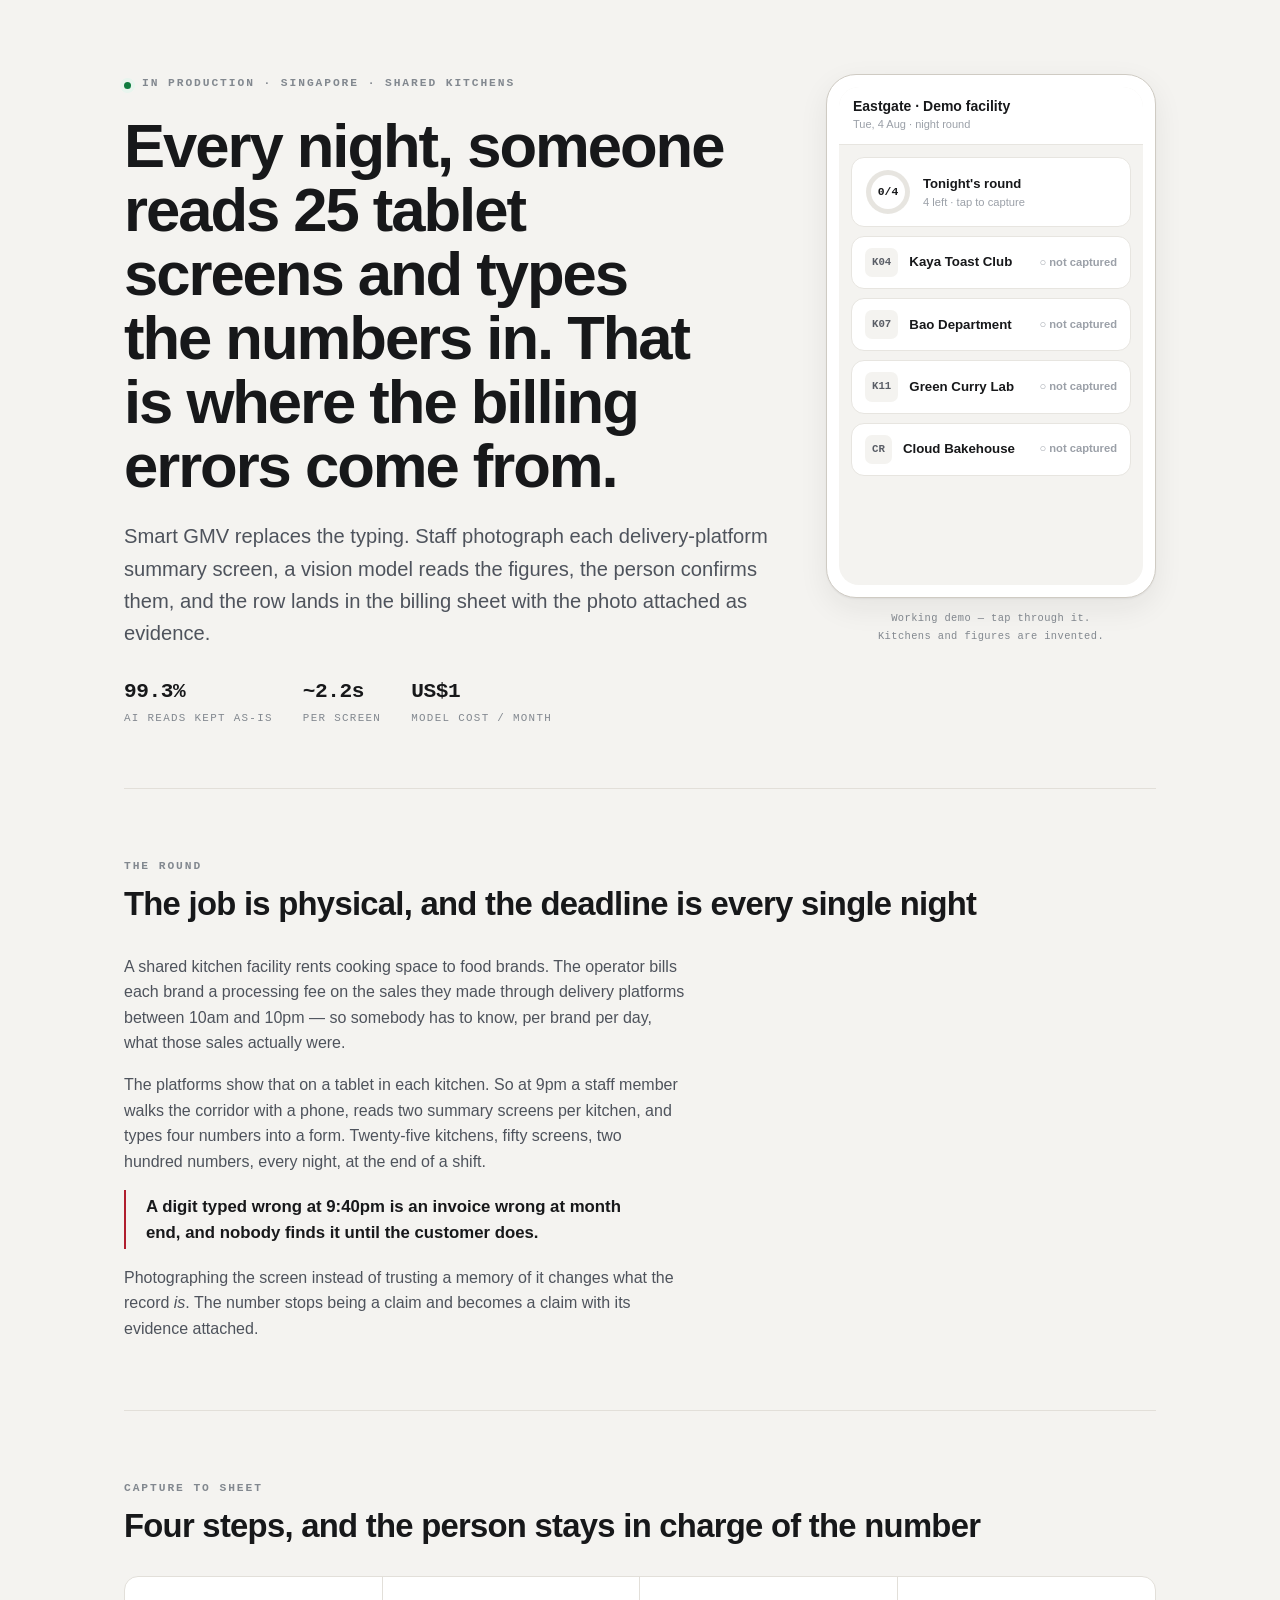
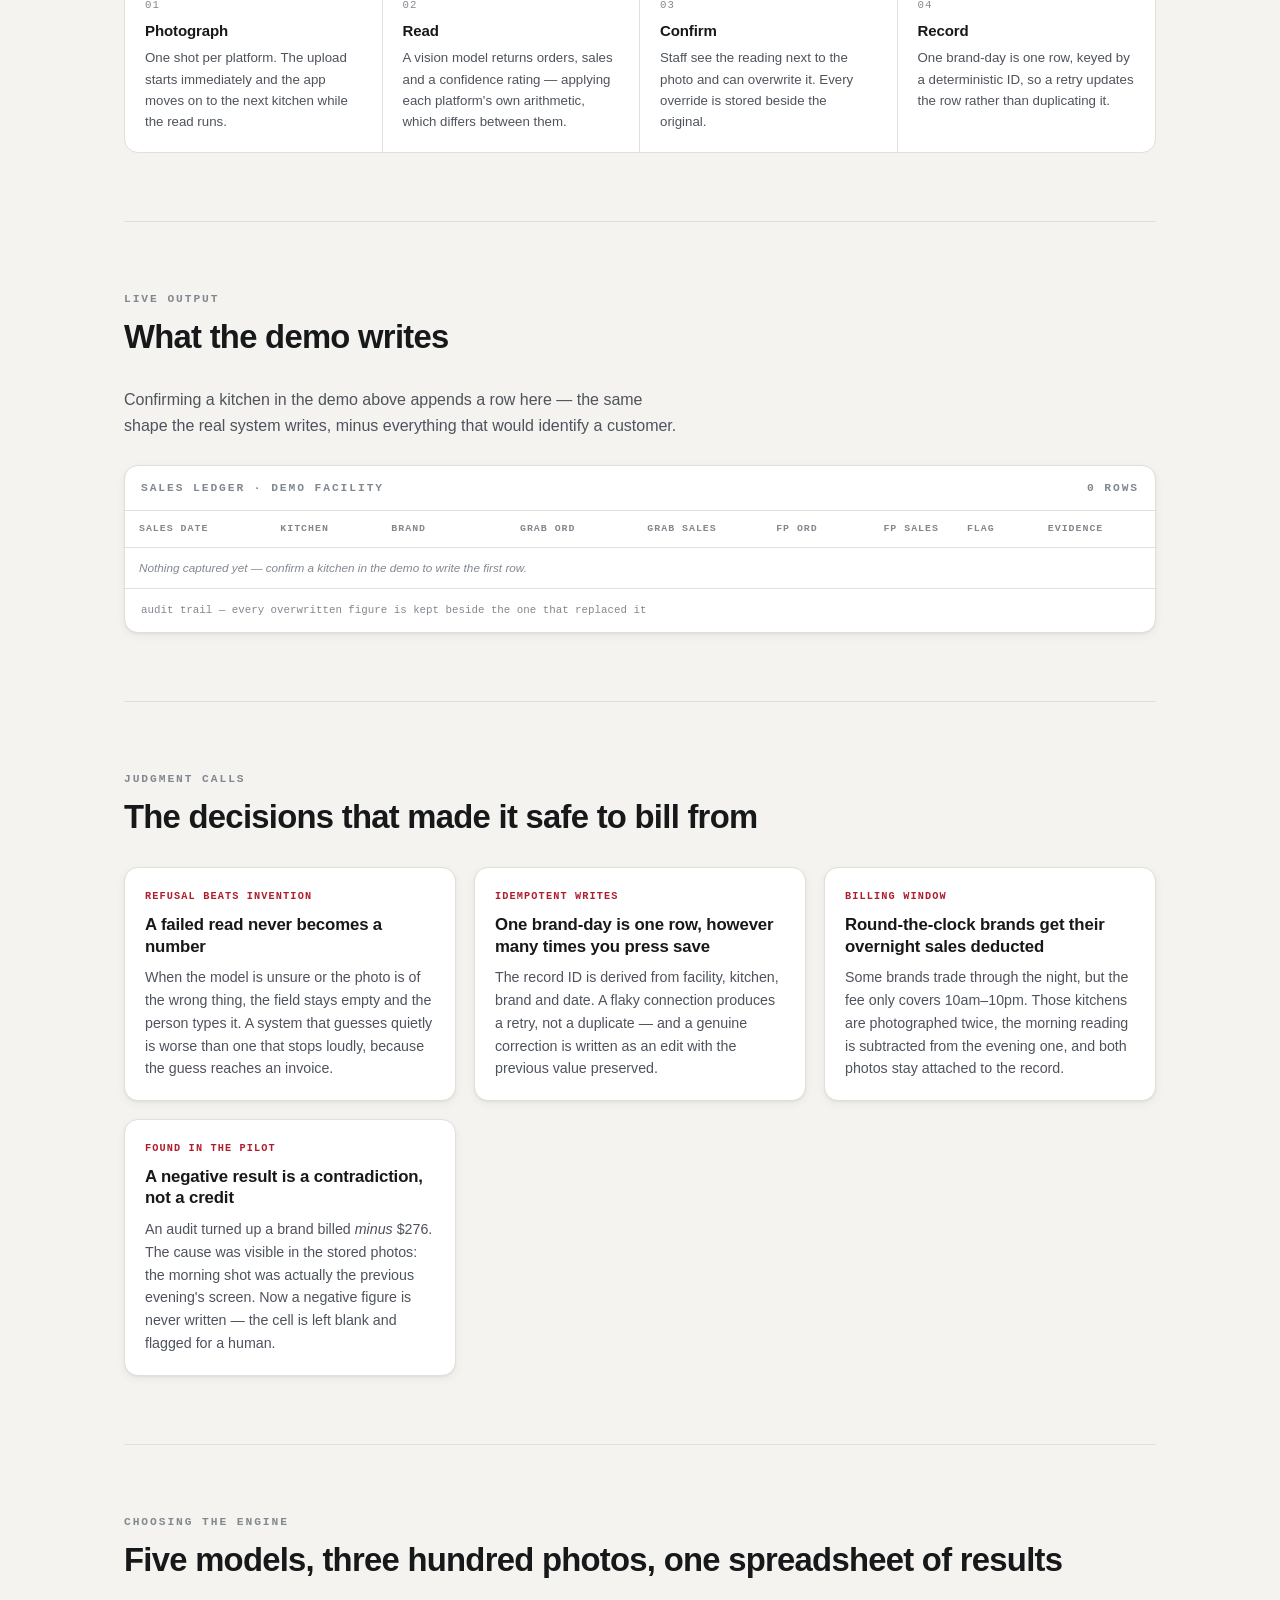
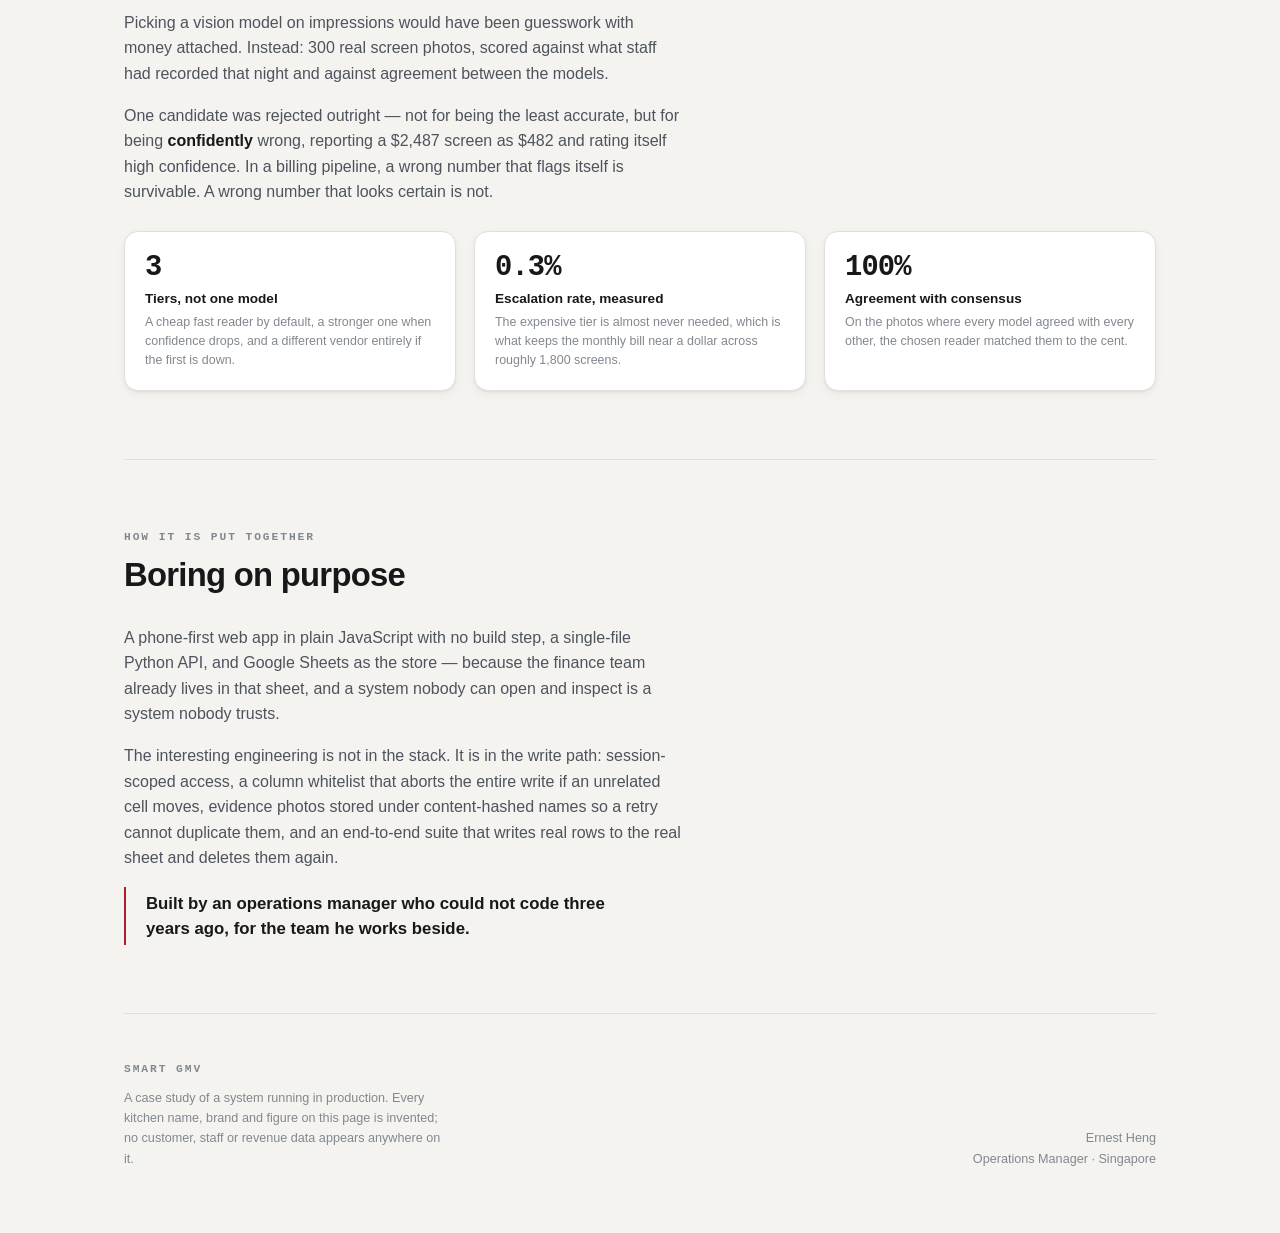
==== showcase/index.html @ 8631bf4e "Public case study at /showcase/ — the story of the capture flow, with a working demo Standalone page" ====
<!DOCTYPE html>
<html lang="en">
<head>
<meta charset="utf-8">
<meta name="viewport" content="width=device-width, initial-scale=1">
<title>Smart GMV — reading the night round off a screen</title>
<meta name="description" content="How a shared-kitchen operator replaced typing delivery-platform sales figures with photographs a vision model reads. Case study with a working demo.">
<meta name="author" content="Ernest Heng">
<link rel="canonical" href="https://smartgmv.com/showcase/">

<meta property="og:type" content="article">
<meta property="og:site_name" content="Smart GMV">
<meta property="og:title" content="Smart GMV — reading the night round off a screen">
<meta property="og:description" content="How a shared-kitchen operator replaced typing delivery-platform sales figures with photographs a vision model reads. Case study with a working demo.">
<meta property="og:url" content="https://smartgmv.com/showcase/">
<meta property="og:image" content="https://smartgmv.com/showcase/og.png">
<meta property="og:image:width" content="1200">
<meta property="og:image:height" content="630">
<meta property="og:image:alt" content="Smart GMV — photograph the screen, confirm the number, bill from the evidence.">
<meta name="twitter:card" content="summary_large_image">
<meta name="twitter:title" content="Smart GMV — reading the night round off a screen">
<meta name="twitter:description" content="How a shared-kitchen operator replaced typing delivery-platform sales figures with photographs a vision model reads. Case study with a working demo.">
<meta name="twitter:image" content="https://smartgmv.com/showcase/og.png">

<link rel="icon" href="../icons/icon-192.png">
<link rel="apple-touch-icon" href="../icons/apple-touch-icon.png">

<style>
  /* reset */
  *, *::before, *::after { box-sizing: border-box; }
  * { margin: 0; }
  img, svg { display: block; max-width: 100%; }
  button { font: inherit; color: inherit; }

  :root {
    /* The product's own identity — warm paper, SCK red */
    --ground:    #F4F3F0;
    --ground-2:  #FFFFFF;
    --steel:     #E2DFD9;
    --steel-2:   #CFCBC3;
    --ink-hi:    #17181A;
    --ink-mid:   #4E535C;
    --ink-lo:    #82888F;
    --accent:    #B01E2E;
    --ok:        #0E7C3F;
    --ok-soft:   #E8F5EE;
    --warn:      #B26A00;
    --warn-soft: #FFF4E0;
    --info:      #1C5D99;
    --info-soft: #E9F1F8;
    --lift: 0 1px 2px rgba(23,24,26,.06), 0 10px 30px rgba(23,24,26,.07);
    --lift-sm: 0 1px 2px rgba(23,24,26,.05), 0 3px 10px rgba(23,24,26,.05);

    --sans: -apple-system, BlinkMacSystemFont, "Segoe UI", Roboto, "Helvetica Neue", Arial, sans-serif;
    --mono: ui-monospace, SFMono-Regular, "SF Mono", Menlo, Consolas, "Liberation Mono", monospace;
    --measure: 63ch;
  }

  /* Light is the committed look for every visitor, deliberately NOT following
     the OS dark preference — the app this documents has no dark mode either,
     because staff read it beside bright tablet screens all night. The corridor
     palette below stays defined for hosts that stamp data-theme (the artifact
     viewer's toggle); nothing on this domain sets it. */
  :root[data-theme="dark"] {
    --ground:#14171C; --ground-2:#1B1F26; --steel:#2A2F38; --steel-2:#3A404B;
    --ink-hi:#ECEEF1; --ink-mid:#A9B1BD; --ink-lo:#79828F;
    --accent:#E9556A;
    --ok:#4FD494; --ok-soft:#10261D; --warn:#F0B152; --warn-soft:#2A2013;
    --info:#6BA8DF; --info-soft:#14202B;
    --lift: 0 1px 0 rgba(255,255,255,.03), 0 18px 44px rgba(0,0,0,.5);
    --lift-sm: 0 1px 0 rgba(255,255,255,.03), 0 6px 18px rgba(0,0,0,.4);
  }

  body {
    background: var(--ground);
    color: var(--ink-hi);
    font-family: var(--sans);
    line-height: 1.6;
    -webkit-font-smoothing: antialiased;
  }
  .wrap { max-width: 1080px; margin: 0 auto; padding: 0 24px; }
  p, li { color: var(--ink-mid); }
  strong { color: var(--ink-hi); font-weight: 650; }
  em { font-style: italic; }
  :focus-visible { outline: 2px solid var(--accent); outline-offset: 3px; border-radius: 4px; }

  h1 { font-size: clamp(2.05rem, 5.6vw, 3.85rem); line-height: 1.04; letter-spacing: -.033em;
       font-weight: 800; text-wrap: balance; }
  h2 { font-size: clamp(1.5rem, 3vw, 2.05rem); line-height: 1.13; letter-spacing: -.022em;
       font-weight: 750; text-wrap: balance; }
  h3 { font-size: 1.05rem; line-height: 1.3; letter-spacing: -.008em; font-weight: 700; }
  .lede { font-size: clamp(1.05rem, 1.9vw, 1.26rem); color: var(--ink-mid); max-width: var(--measure); }
  .body-col { max-width: var(--measure); display: flex; flex-direction: column; gap: 16px; }
  .eyebrow { font-family: var(--mono); font-size: .705rem; letter-spacing: .17em;
             text-transform: uppercase; color: var(--ink-lo); font-weight: 600; }

  section { padding: 68px 0; border-top: 1px solid var(--steel); }
  .sec-head { display: flex; flex-direction: column; gap: 10px; margin-bottom: 32px; }

  .hero { padding: 74px 0 60px; }
  .hero-grid { display: grid; grid-template-columns: minmax(0,1fr) 330px; gap: 56px; align-items: start; }
  .hero-copy { display: flex; flex-direction: column; gap: 22px; }
  /* dot stays on the first line of the label even when the label wraps */
  .kicker { display: flex; align-items: flex-start; gap: 11px; }
  .dot { width: 7px; height: 7px; border-radius: 50%; background: var(--ok);
         box-shadow: 0 0 0 4px var(--ok-soft); flex: none; margin-top: .48em; }
  .hero-meta { display: flex; gap: 30px; flex-wrap: wrap; padding-top: 4px; }
  .meta-item { display: flex; flex-direction: column; gap: 1px; }
  .meta-item .v { font-family: var(--mono); font-size: 1.32rem; font-weight: 600;
                  font-variant-numeric: tabular-nums; color: var(--ink-hi); letter-spacing: -.02em; }
  .meta-item .k { font-family: var(--mono); font-size: .68rem; letter-spacing: .12em;
                  text-transform: uppercase; color: var(--ink-lo); }

  /* The phone keeps the app's real palette in every theme — the white bezel
     makes it read as a device sitting on the page, not a panel of the page. */
  .phone {
    --p-paper:#F4F3F0; --p-card:#FFF; --p-line:#E7E5E0; --p-ink:#17181A;
    --p-ink2:#5A5E66; --p-ink3:#9BA0A8; --p-red:#B01E2E; --p-green:#0E7C3F;
    --p-amber:#B26A00; --p-amber-bg:#FFF4E0; --p-blue:#1C5D99; --p-blue-bg:#E9F1F8;
    background: var(--p-card); color: var(--p-ink);
    border-radius: 30px; padding: 12px; border: 1px solid var(--steel-2);
    box-shadow: var(--lift); position: sticky; top: 24px;
  }
  .phone-screen { background: var(--p-paper); border-radius: 20px; overflow: hidden;
                  min-height: 498px; display: flex; flex-direction: column; }
  .p-hdr { background: var(--p-card); padding: 11px 14px; border-bottom: 1px solid var(--p-line);
           display: flex; align-items: center; gap: 10px; }
  .p-hdr .back { border: 1px solid var(--p-line); background: var(--p-card); border-radius: 9px;
                 width: 30px; height: 30px; cursor: pointer; color: var(--p-ink2); font-size: 16px;
                 display: grid; place-items: center; flex: none; padding: 0; line-height: 1; }
  .p-hdr .t { font-weight: 700; font-size: .875rem; line-height: 1.25; }
  .p-hdr .s { font-size: .69rem; color: var(--p-ink3); }
  .p-body { padding: 12px; display: flex; flex-direction: column; gap: 9px; overflow-y: auto; flex: 1; }

  .p-ring { background: var(--p-card); border: 1px solid var(--p-line); border-radius: 13px;
            padding: 12px 14px; display: flex; align-items: center; gap: 13px; }
  .ring { width: 44px; height: 44px; border-radius: 50%; flex: none; display: grid; place-items: center; }
  .ring i { width: 34px; height: 34px; border-radius: 50%; background: var(--p-card);
            display: grid; place-items: center; font-style: normal; font-size: .71rem;
            font-weight: 800; font-family: var(--mono); }
  .p-ring .rt { font-weight: 700; font-size: .82rem; }
  .p-ring .rs { font-size: .7rem; color: var(--p-ink3); }

  .p-kitchen { background: var(--p-card); border: 1px solid var(--p-line); border-radius: 13px;
               padding: 11px 13px; display: flex; align-items: center; gap: 11px; cursor: pointer;
               text-align: left; width: 100%; font: inherit; color: inherit; }
  .p-kitchen:hover { border-color: var(--p-ink3); }
  .p-kitchen .kx { font-family: var(--mono); font-size: .67rem; font-weight: 700; color: var(--p-ink2);
                   background: var(--p-paper); border-radius: 7px; padding: 6px 7px; flex: none; }
  .p-kitchen .kn { flex: 1; font-weight: 650; font-size: .83rem; line-height: 1.25; }
  .p-kitchen .ks { font-size: .7rem; color: var(--p-ink3); font-weight: 600; flex: none; }
  .p-kitchen .ks.done { color: var(--p-green); }

  .p-ch { background: var(--p-card); border: 1px solid var(--p-line); border-radius: 13px; overflow: hidden; }
  .p-ch-hd { display: flex; align-items: center; gap: 9px; padding: 10px 12px;
             border-bottom: 1px solid var(--p-line); }
  .p-logo { width: 25px; height: 25px; border-radius: 7px; display: grid; place-items: center;
            color: #fff; font-weight: 800; font-size: .76rem; flex: none; }
  .p-logo.g { background: #00B14F; } .p-logo.f { background: #D70F64; }
  .p-ch-hd .n { font-weight: 700; font-size: .83rem; flex: 1; }
  .p-ch-hd .h { font-size: .65rem; color: var(--p-ink3); font-family: var(--mono); }
  .p-ch-bd { padding: 11px 12px; display: flex; flex-direction: column; gap: 9px; }
  .p-fields { display: grid; grid-template-columns: 1fr 1.35fr; gap: 8px; }
  .p-f { border: 1px solid var(--p-line); border-radius: 10px; padding: 7px 9px; background: var(--p-card); }
  .p-f.edited { border-color: var(--p-amber); background: var(--p-amber-bg); }
  .p-f label { display: block; font-family: var(--mono); font-size: .585rem; letter-spacing: .1em;
               text-transform: uppercase; color: var(--p-ink3); font-weight: 700; }
  .p-f .val { font-size: 1.3rem; font-weight: 700; font-variant-numeric: tabular-nums;
              letter-spacing: -.02em; line-height: 1.2; }
  .p-f .val.ph { color: var(--p-ink3); }
  .p-btn { border: 1.5px dashed var(--p-line); background: none; color: var(--p-blue); border-radius: 11px;
           padding: 9px; font: inherit; font-size: .75rem; font-weight: 800; cursor: pointer; width: 100%; }
  .p-btn:hover { border-color: var(--p-blue); }
  .p-btn.solid { border: 1px solid var(--p-line); background: var(--p-paper); color: var(--p-ink2); }
  .p-note { font-size: .69rem; font-weight: 650; line-height: 1.45; }
  .p-note.ok { color: var(--p-green); } .p-note.warn { color: var(--p-amber); }
  .p-note.dim { color: var(--p-ink3); font-weight: 600; }
  .p-declared { background: var(--p-blue-bg); color: var(--p-blue); border-radius: 11px;
                padding: 9px 11px; font-size: .71rem; font-weight: 650; line-height: 1.45; }
  .p-shot { display: flex; gap: 9px; align-items: center; }
  .p-thumb { width: 44px; height: 56px; border-radius: 7px; flex: none; border: 1px solid var(--p-line);
             background: linear-gradient(168deg,#2B3038,#0E1116); position: relative; overflow: hidden; }
  .p-thumb::after { content: ""; position: absolute; inset: 7px 6px; border-radius: 2px;
                    background: repeating-linear-gradient(180deg, rgba(255,255,255,.5) 0 1.5px, transparent 1.5px 5px);
                    opacity: .5; }
  .p-save { margin-top: auto; padding: 12px; border-top: 1px solid var(--p-line); background: var(--p-card); }
  .p-save button { width: 100%; border: 0; border-radius: 12px; padding: 13px; font: inherit;
                   font-size: .85rem; font-weight: 800; color: #fff; background: var(--p-red); cursor: pointer; }
  .p-save button:disabled { background: #E7E5E0; color: #9BA0A8; cursor: not-allowed; }
  .phone-wrap { position: relative; }
  .p-toast { position: absolute; left: 24px; right: 24px; bottom: 92px; background: #17181A; color: #fff;
             border-radius: 11px; padding: 10px 13px; font-size: .73rem; font-weight: 600;
             opacity: 0; transform: translateY(6px); transition: .22s; pointer-events: none; z-index: 2; }
  .p-toast.on { opacity: 1; transform: none; }
  .spin { display: inline-block; width: 11px; height: 11px; border: 2px solid currentColor;
          border-right-color: transparent; border-radius: 50%; animation: sp .7s linear infinite;
          vertical-align: -1px; margin-right: 5px; }
  @keyframes sp { to { transform: rotate(360deg); } }
  .demo-cap { font-family: var(--mono); font-size: .65rem; color: var(--ink-lo); text-align: center;
              margin-top: 12px; letter-spacing: .04em; line-height: 1.7; }

  .ledger { border: 1px solid var(--steel); border-radius: 14px; background: var(--ground-2);
            overflow: hidden; box-shadow: var(--lift-sm); }
  .ledger-hd { padding: 13px 16px; border-bottom: 1px solid var(--steel); display: flex;
               justify-content: space-between; align-items: center; gap: 14px; flex-wrap: wrap; }
  .ledger-scroll { overflow-x: auto; }
  table { border-collapse: collapse; width: 100%; font-family: var(--mono); font-size: .735rem; }
  th { text-align: left; font-weight: 600; font-size: .62rem; letter-spacing: .1em; text-transform: uppercase;
       color: var(--ink-lo); padding: 10px 14px; border-bottom: 1px solid var(--steel); white-space: nowrap; }
  th.r { text-align: right; }
  td { padding: 11px 14px; border-bottom: 1px solid var(--steel); color: var(--ink-mid); white-space: nowrap; }
  tr:last-child td { border-bottom: 0; }
  td.num { font-variant-numeric: tabular-nums; text-align: right; color: var(--ink-hi); }
  td.brand { color: var(--ink-hi); font-family: var(--sans); font-weight: 600; }
  td.empty { color: var(--ink-lo); font-family: var(--sans); font-style: italic; }
  .chip { display: inline-block; font-size: .62rem; font-weight: 700; padding: 2px 7px;
          border-radius: 999px; letter-spacing: .05em; }
  .chip.ok { background: var(--ok-soft); color: var(--ok); }
  .chip.warn { background: var(--warn-soft); color: var(--warn); }
  .chip.info { background: var(--info-soft); color: var(--info); }
  .ledger-foot { padding: 12px 16px; border-top: 1px solid var(--steel); font-family: var(--mono);
                 font-size: .675rem; color: var(--ink-lo); line-height: 1.75; }

  .grid-2 { display: grid; grid-template-columns: repeat(auto-fit, minmax(290px,1fr)); gap: 18px; }
  .grid-3 { display: grid; grid-template-columns: repeat(auto-fit, minmax(215px,1fr)); gap: 18px; }
  .card { background: var(--ground-2); border: 1px solid var(--steel); border-radius: 14px;
          padding: 20px; display: flex; flex-direction: column; gap: 9px; box-shadow: var(--lift-sm); }
  .card p { font-size: .89rem; }
  .card .tag { font-family: var(--mono); font-size: .64rem; letter-spacing: .11em;
               text-transform: uppercase; color: var(--accent); font-weight: 700; }
  .stat { background: var(--ground-2); border: 1px solid var(--steel); border-radius: 14px; padding: 20px;
          display: flex; flex-direction: column; gap: 4px; box-shadow: var(--lift-sm); }
  .stat .v { font-family: var(--mono); font-size: 1.8rem; font-weight: 600; letter-spacing: -.03em;
             font-variant-numeric: tabular-nums; color: var(--ink-hi); line-height: 1.1; }
  .stat .k { font-weight: 650; font-size: .85rem; color: var(--ink-hi); }
  .stat .d { font-size: .78rem; color: var(--ink-lo); line-height: 1.5; }

  .steps { display: grid; grid-template-columns: repeat(auto-fit, minmax(200px,1fr));
           border: 1px solid var(--steel); border-radius: 14px; overflow: hidden; background: var(--ground-2); }
  .step { padding: 20px; border-right: 1px solid var(--steel); display: flex; flex-direction: column; gap: 7px; }
  .step:last-child { border-right: 0; }
  .step .num { font-family: var(--mono); font-size: .67rem; color: var(--ink-lo); letter-spacing: .1em; }
  .step h3 { font-size: .94rem; }
  .step p { font-size: .83rem; }

  .pull { border-left: 2px solid var(--accent); padding: 4px 0 4px 20px;
          font-size: 1.05rem; color: var(--ink-hi); font-weight: 550; line-height: 1.5; max-width: 54ch; }

  footer { border-top: 1px solid var(--steel); padding: 40px 0 64px; }
  .foot-grid { display: flex; justify-content: space-between; gap: 24px; flex-wrap: wrap; align-items: flex-end; }
  .foot-note { font-size: .79rem; color: var(--ink-lo); max-width: 46ch; line-height: 1.6; }

  @media (max-width: 900px) {
    .hero-grid { grid-template-columns: 1fr; gap: 40px; }
    .phone { position: static; max-width: 360px; margin: 0 auto; }
    .p-toast { left: 50%; transform: translateX(-50%) translateY(6px); width: min(312px, 86%); }
    .p-toast.on { transform: translateX(-50%); }
    .step { border-right: 0; border-bottom: 1px solid var(--steel); }
    .step:last-child { border-bottom: 0; }
  }
  @media (prefers-reduced-motion: reduce) {
    * { animation-duration: .01ms !important; transition-duration: .01ms !important; }
  }
</style>
</head>
<body>

<div class="wrap">

  <header class="hero">
    <div class="hero-grid">
      <div class="hero-copy">
        <div class="kicker">
          <span class="dot"></span>
          <span class="eyebrow">In production · Singapore · shared kitchens</span>
        </div>
        <h1>Every night, someone reads 25 tablet screens and types the numbers in. That is where the billing errors come from.</h1>
        <p class="lede">Smart GMV replaces the typing. Staff photograph each delivery-platform summary screen, a vision model reads the figures, the person confirms them, and the row lands in the billing sheet with the photo attached as evidence.</p>
        <div class="hero-meta">
          <div class="meta-item"><span class="v">99.3%</span><span class="k">AI reads kept as-is</span></div>
          <div class="meta-item"><span class="v">~2.2s</span><span class="k">per screen</span></div>
          <div class="meta-item"><span class="v">US$1</span><span class="k">model cost / month</span></div>
        </div>
      </div>

      <div class="phone-wrap">
        <div class="phone">
          <div class="phone-screen" id="screen"></div>
        </div>
        <div class="p-toast" id="toast"></div>
        <p class="demo-cap">Working demo — tap through it.<br>Kitchens and figures are invented.</p>
      </div>
    </div>
  </header>

  <section>
    <div class="sec-head">
      <span class="eyebrow">The round</span>
      <h2>The job is physical, and the deadline is every single night</h2>
    </div>
    <div class="body-col">
      <p>A shared kitchen facility rents cooking space to food brands. The operator bills each brand a processing fee on the sales they made through delivery platforms between 10am and 10pm — so somebody has to know, per brand per day, what those sales actually were.</p>
      <p>The platforms show that on a tablet in each kitchen. So at 9pm a staff member walks the corridor with a phone, reads two summary screens per kitchen, and types four numbers into a form. Twenty-five kitchens, fifty screens, two hundred numbers, every night, at the end of a shift.</p>
      <p class="pull">A digit typed wrong at 9:40pm is an invoice wrong at month end, and nobody finds it until the customer does.</p>
      <p>Photographing the screen instead of trusting a memory of it changes what the record <em>is</em>. The number stops being a claim and becomes a claim with its evidence attached.</p>
    </div>
  </section>

  <section>
    <div class="sec-head">
      <span class="eyebrow">Capture to sheet</span>
      <h2>Four steps, and the person stays in charge of the number</h2>
    </div>
    <div class="steps">
      <div class="step">
        <span class="num">01</span>
        <h3>Photograph</h3>
        <p>One shot per platform. The upload starts immediately and the app moves on to the next kitchen while the read runs.</p>
      </div>
      <div class="step">
        <span class="num">02</span>
        <h3>Read</h3>
        <p>A vision model returns orders, sales and a confidence rating — applying each platform's own arithmetic, which differs between them.</p>
      </div>
      <div class="step">
        <span class="num">03</span>
        <h3>Confirm</h3>
        <p>Staff see the reading next to the photo and can overwrite it. Every override is stored beside the original.</p>
      </div>
      <div class="step">
        <span class="num">04</span>
        <h3>Record</h3>
        <p>One brand-day is one row, keyed by a deterministic ID, so a retry updates the row rather than duplicating it.</p>
      </div>
    </div>
  </section>

  <section>
    <div class="sec-head">
      <span class="eyebrow">Live output</span>
      <h2>What the demo writes</h2>
    </div>
    <div class="body-col" style="margin-bottom:26px">
      <p>Confirming a kitchen in the demo above appends a row here — the same shape the real system writes, minus everything that would identify a customer.</p>
    </div>
    <div class="ledger">
      <div class="ledger-hd">
        <span class="eyebrow">Sales ledger · demo facility</span>
        <span class="eyebrow" id="row-count">0 rows</span>
      </div>
      <div class="ledger-scroll">
        <table>
          <thead>
            <tr>
              <th>Sales date</th><th>Kitchen</th><th>Brand</th>
              <th class="r">Grab ord</th><th class="r">Grab sales</th>
              <th class="r">FP ord</th><th class="r">FP sales</th>
              <th>Flag</th><th>Evidence</th>
            </tr>
          </thead>
          <tbody id="ledger-body"></tbody>
        </table>
      </div>
      <div class="ledger-foot" id="audit-log"></div>
    </div>
  </section>

  <section>
    <div class="sec-head">
      <span class="eyebrow">Judgment calls</span>
      <h2>The decisions that made it safe to bill from</h2>
    </div>
    <div class="grid-2">
      <div class="card">
        <span class="tag">Refusal beats invention</span>
        <h3>A failed read never becomes a number</h3>
        <p>When the model is unsure or the photo is of the wrong thing, the field stays empty and the person types it. A system that guesses quietly is worse than one that stops loudly, because the guess reaches an invoice.</p>
      </div>
      <div class="card">
        <span class="tag">Idempotent writes</span>
        <h3>One brand-day is one row, however many times you press save</h3>
        <p>The record ID is derived from facility, kitchen, brand and date. A flaky connection produces a retry, not a duplicate — and a genuine correction is written as an edit with the previous value preserved.</p>
      </div>
      <div class="card">
        <span class="tag">Billing window</span>
        <h3>Round-the-clock brands get their overnight sales deducted</h3>
        <p>Some brands trade through the night, but the fee only covers 10am–10pm. Those kitchens are photographed twice, the morning reading is subtracted from the evening one, and both photos stay attached to the record.</p>
      </div>
      <div class="card">
        <span class="tag">Found in the pilot</span>
        <h3>A negative result is a contradiction, not a credit</h3>
        <p>An audit turned up a brand billed <em>minus</em> $276. The cause was visible in the stored photos: the morning shot was actually the previous evening's screen. Now a negative figure is never written — the cell is left blank and flagged for a human.</p>
      </div>
    </div>
  </section>

  <section>
    <div class="sec-head">
      <span class="eyebrow">Choosing the engine</span>
      <h2>Five models, three hundred photos, one spreadsheet of results</h2>
    </div>
    <div class="body-col" style="margin-bottom:26px">
      <p>Picking a vision model on impressions would have been guesswork with money attached. Instead: 300 real screen photos, scored against what staff had recorded that night and against agreement between the models.</p>
      <p>One candidate was rejected outright — not for being the least accurate, but for being <strong>confidently</strong> wrong, reporting a $2,487 screen as $482 and rating itself high confidence. In a billing pipeline, a wrong number that flags itself is survivable. A wrong number that looks certain is not.</p>
    </div>
    <div class="grid-3">
      <div class="stat">
        <span class="v">3</span>
        <span class="k">Tiers, not one model</span>
        <span class="d">A cheap fast reader by default, a stronger one when confidence drops, and a different vendor entirely if the first is down.</span>
      </div>
      <div class="stat">
        <span class="v">0.3%</span>
        <span class="k">Escalation rate, measured</span>
        <span class="d">The expensive tier is almost never needed, which is what keeps the monthly bill near a dollar across roughly 1,800 screens.</span>
      </div>
      <div class="stat">
        <span class="v">100%</span>
        <span class="k">Agreement with consensus</span>
        <span class="d">On the photos where every model agreed with every other, the chosen reader matched them to the cent.</span>
      </div>
    </div>
  </section>

  <section>
    <div class="sec-head">
      <span class="eyebrow">How it is put together</span>
      <h2>Boring on purpose</h2>
    </div>
    <div class="body-col">
      <p>A phone-first web app in plain JavaScript with no build step, a single-file Python API, and Google Sheets as the store — because the finance team already lives in that sheet, and a system nobody can open and inspect is a system nobody trusts.</p>
      <p>The interesting engineering is not in the stack. It is in the write path: session-scoped access, a column whitelist that aborts the entire write if an unrelated cell moves, evidence photos stored under content-hashed names so a retry cannot duplicate them, and an end-to-end suite that writes real rows to the real sheet and deletes them again.</p>
      <p class="pull">Built by an operations manager who could not code three years ago, for the team he works beside.</p>
    </div>
  </section>

  <footer>
    <div class="foot-grid">
      <div>
        <span class="eyebrow">Smart GMV</span>
        <p class="foot-note" style="margin-top:8px">A case study of a system running in production. Every kitchen name, brand and figure on this page is invented; no customer, staff or revenue data appears anywhere on it.</p>
      </div>
      <p class="foot-note" style="text-align:right">Ernest Heng<br>Operations Manager · Singapore</p>
    </div>
  </footer>
</div>

<script>
(() => {
  "use strict";

  /* Every value rendered below comes from this frozen table — the demo has no
     input path, and the DOM is built with textContent rather than markup. */
  const KITCHENS = Object.freeze([
    { k: "K04", brand: "Kaya Toast Club", grab: [31, 742.50], fp: [12, 268.40] },
    { k: "K07", brand: "Bao Department", grab: [47, 1284.60], fp: [23, 612.40] },
    { k: "K11", brand: "Green Curry Lab", grab: [18, 466.20], fp: [4, 88.90] },
    { k: "CR", brand: "Cloud Bakehouse", grab: [9, 214.00], fp: [6, 143.75] },
  ]);
  const CH = {
    grab: { name: "GrabFood", cls: "g", logo: "G", hint: "Net sales + Completed" },
    fp: { name: "foodpanda", cls: "f", logo: "f", hint: "All − Cancelled" },
  };
  const SALES_DATE = "04/08/2026";
  const CHANNELS = ["grab", "fp"];

  const screen = document.getElementById("screen");
  const toastEl = document.getElementById("toast");
  const ledgerBody = document.getElementById("ledger-body");
  const rowCount = document.getElementById("row-count");
  const auditLog = document.getElementById("audit-log");

  let view = { name: "list", idx: null };
  const saved = {};
  const draft = {};
  const audits = [];

  const money = (n) => "$" + Number(n).toLocaleString("en-SG",
    { minimumFractionDigits: 2, maximumFractionDigits: 2 });

  function el(tag, props, ...kids) {
    const node = document.createElement(tag);
    if (props) {
      for (const [key, value] of Object.entries(props)) {
        if (value === undefined || value === null || value === false) continue;
        if (key === "class") node.className = value;
        else if (key === "text") node.textContent = value;
        else if (key === "data") Object.assign(node.dataset, value);
        else node.setAttribute(key, value);
      }
    }
    for (const kid of kids.flat()) {
      if (kid === undefined || kid === null || kid === false) continue;
      node.append(kid);
    }
    return node;
  }

  let toastTimer;
  function toast(message) {
    toastEl.textContent = message;
    toastEl.classList.add("on");
    clearTimeout(toastTimer);
    toastTimer = setTimeout(() => toastEl.classList.remove("on"), 2300);
  }

  const draftFor = (i) => (draft[i] ||= { grab: { state: "empty" }, fp: { state: "empty" } });
  const ready = (i) => CHANNELS.every((ch) => ["read", "nosales"].includes(draftFor(i)[ch].state));

  function renderList() {
    const done = Object.keys(saved).length;
    const deg = Math.round((done / KITCHENS.length) * 360);

    const ring = el("div", { class: "ring" }, el("i", { text: done + "/" + KITCHENS.length }));
    ring.style.background = "conic-gradient(var(--p-green) " + deg + "deg, #E7E5E0 0deg)";

    const body = el("div", { class: "p-body" },
      el("div", { class: "p-ring" }, ring,
        el("div", null,
          el("div", { class: "rt", text: "Tonight's round" }),
          el("div", { class: "rs", text: (KITCHENS.length - done) + " left · tap to capture" }))),
      KITCHENS.map((m, i) => el("button", { class: "p-kitchen", type: "button", data: { open: String(i) } },
        el("span", { class: "kx", text: m.k }),
        el("span", { class: "kn", text: m.brand }),
        el("span", { class: "ks" + (saved[i] ? " done" : ""), text: saved[i] ? "✓ saved" : "○ not captured" }))));

    screen.replaceChildren(
      el("div", { class: "p-hdr" },
        el("div", { style: "flex:1" },
          el("div", { class: "t", text: "Eastgate · Demo facility" }),
          el("div", { class: "s", text: "Tue, 4 Aug · night round" }))),
      body);
  }

  function fieldPair(orders, sales, edited) {
    const cls = "p-f" + (edited ? " edited" : "");
    const val = (v, placeholder) => el("div", { class: "val" + (placeholder ? " ph" : ""), text: v });
    return el("div", { class: "p-fields" },
      el("div", { class: cls }, el("label", { text: "Orders" }), val(orders.text, orders.ph)),
      el("div", { class: cls }, el("label", { text: "Sales (S$)" }), val(sales.text, sales.ph)));
  }

  function channelCard(i, ch) {
    const v = draftFor(i)[ch];
    const meta = CH[ch];
    const parts = [];

    if (v.state === "nosales") {
      parts.push(
        el("div", { class: "p-declared" },
          el("strong", { text: "✓ No sales today" }),
          document.createTextNode(" — saved as 0 orders · $0.00, no photo needed.")),
        el("button", { class: "p-btn", type: "button", data: { undo: ch } },
          "Undo — record sales instead"));
    } else if (v.state === "reading") {
      parts.push(
        fieldPair({ text: "—", ph: true }, { text: "—", ph: true }, false),
        el("div", { class: "p-shot" },
          el("div", { class: "p-thumb" }),
          el("div", { class: "p-note dim" }, el("span", { class: "spin" }), "Reading the screen…")));
    } else if (v.state === "read") {
      parts.push(
        fieldPair({ text: String(v.orders) }, { text: Number(v.gmv).toFixed(2) }, v.edited),
        el("div", { class: "p-shot" },
          el("div", { class: "p-thumb" }),
          el("div", { class: "p-note " + (v.edited ? "warn" : "ok"),
            text: v.edited
              ? "✎ Corrected by hand · AI read " + v.aiOrders + " · " + money(v.aiGmv)
              : "✓ AI read · high confidence" })));
      if (!v.edited) {
        parts.push(el("button", { class: "p-btn", type: "button", data: { edit: ch } },
          "Correct this reading"));
      }
    } else {
      parts.push(
        fieldPair({ text: "0", ph: true }, { text: "0.00", ph: true }, false),
        el("button", { class: "p-btn", type: "button", data: { shoot: ch } },
          "Take photo of the " + meta.name + " screen"),
        el("button", { class: "p-btn solid", type: "button", data: { nosales: ch } },
          "No sales on " + meta.name + " today"));
    }

    return el("div", { class: "p-ch" },
      el("div", { class: "p-ch-hd" },
        el("div", { class: "p-logo " + meta.cls, text: meta.logo }),
        el("div", { class: "n", text: meta.name }),
        el("div", { class: "h", text: meta.hint })),
      el("div", { class: "p-ch-bd" }, parts));
  }

  function renderCapture(i) {
    const m = KITCHENS[i];
    const can = ready(i);
    const saveBtn = el("button", { type: "button", data: { save: String(i) },
      text: can ? "Confirm & save" : "Capture both screens to save" });
    saveBtn.disabled = !can;

    screen.replaceChildren(
      el("div", { class: "p-hdr" },
        el("button", { class: "back", type: "button", data: { back: "1" },
          "aria-label": "Back to the round", text: "‹" }),
        el("div", { style: "flex:1" },
          el("div", { class: "t", text: m.brand }),
          el("div", { class: "s", text: "Eastgate · " + m.k + " · Kitchen" }))),
      el("div", { class: "p-body" }, CHANNELS.map((ch) => channelCard(i, ch))),
      el("div", { class: "p-save" }, saveBtn));
  }

  const render = () => (view.name === "list" ? renderList() : renderCapture(view.idx));

  screen.addEventListener("click", (event) => {
    const target = event.target.closest("[data-open],[data-back],[data-shoot],[data-nosales],[data-undo],[data-edit],[data-save]");
    if (!target) return;
    const d = target.dataset;

    if (d.open !== undefined) { view = { name: "capture", idx: Number(d.open) }; render(); return; }
    if (d.back) { view = { name: "list", idx: null }; render(); return; }

    const i = view.idx;
    const rec = draftFor(i);

    if (d.shoot) {
      const ch = d.shoot;
      rec[ch] = { state: "reading" };
      render();
      setTimeout(() => {
        const [orders, gmv] = KITCHENS[i][ch];
        rec[ch] = { state: "read", orders, gmv, aiOrders: orders, aiGmv: gmv, edited: false };
        if (view.name === "capture" && view.idx === i) render();
        toast(CH[ch].name + " read — " + orders + " orders · " + money(gmv));
      }, 1150);
      return;
    }

    if (d.nosales) {
      rec[d.nosales] = { state: "nosales" };
      render();
      toast(CH[d.nosales].name + " — no sales recorded");
      return;
    }
    if (d.undo) { rec[d.undo] = { state: "empty" }; render(); return; }

    if (d.edit) {
      /* the correction the audit trail exists for: a misread digit, caught on the spot */
      const v = rec[d.edit];
      v.orders = v.aiOrders + 2;
      v.gmv = Number((v.aiGmv + 46.8).toFixed(2));
      v.edited = true;
      render();
      toast("Correction stored next to the AI reading");
      return;
    }

    if (d.save) commit(Number(d.save));
  });

  function commit(i) {
    const m = KITCHENS[i];
    const d = draftFor(i);
    const figure = (ch) => (d[ch].state === "nosales"
      ? { orders: 0, gmv: 0, declared: true }
      : { orders: d[ch].orders, gmv: d[ch].gmv });

    saved[i] = { grab: figure("grab"), fp: figure("fp"),
      edited: CHANNELS.some((ch) => d[ch].edited) };

    CHANNELS.forEach((ch) => {
      if (d[ch].edited) {
        audits.push(m.k + " " + m.brand + " · " + CH[ch].name + " sales "
          + money(d[ch].aiGmv) + " → " + money(d[ch].gmv) + " · corrected on device");
      }
      if (d[ch].state === "nosales") {
        audits.push(m.k + " " + m.brand + " · " + CH[ch].name
          + ": staff declared no sales — screen not photographed");
      }
    });

    view = { name: "list", idx: null };
    render();
    renderLedger();
    toast(m.brand + " saved ✓");
  }

  function renderLedger() {
    const rows = Object.keys(saved).map(Number).sort((a, b) => a - b);

    if (!rows.length) {
      ledgerBody.replaceChildren(el("tr", null,
        el("td", { class: "empty", colspan: "9",
          text: "Nothing captured yet — confirm a kitchen in the demo to write the first row." })));
      rowCount.textContent = "0 rows";
      auditLog.replaceChildren(el("span", {
        text: "audit trail — every overwritten figure is kept beside the one that replaced it" }));
      return;
    }

    ledgerBody.replaceChildren(...rows.map((i) => {
      const m = KITCHENS[i];
      const r = saved[i];
      const chip = r.edited ? el("span", { class: "chip warn", text: "EDITED" })
        : (r.grab.declared || r.fp.declared) ? el("span", { class: "chip info", text: "DECLARED 0" })
        : el("span", { class: "chip ok", text: "OK" });
      const shots = [r.grab.declared, r.fp.declared].filter((x) => !x).length;
      return el("tr", null,
        el("td", { text: SALES_DATE }),
        el("td", { text: m.k }),
        el("td", { class: "brand", text: m.brand }),
        el("td", { class: "num", text: String(r.grab.orders) }),
        el("td", { class: "num", text: money(r.grab.gmv) }),
        el("td", { class: "num", text: String(r.fp.orders) }),
        el("td", { class: "num", text: money(r.fp.gmv) }),
        el("td", null, chip),
        el("td", { text: shots + (shots === 1 ? " photo" : " photos") }));
    }));

    rowCount.textContent = rows.length + (rows.length === 1 ? " row" : " rows");
    auditLog.replaceChildren(...audits.map((line) => el("div", { text: "· " + line })));
  }

  render();
  renderLedger();
})();
</script>
</body>
</html>
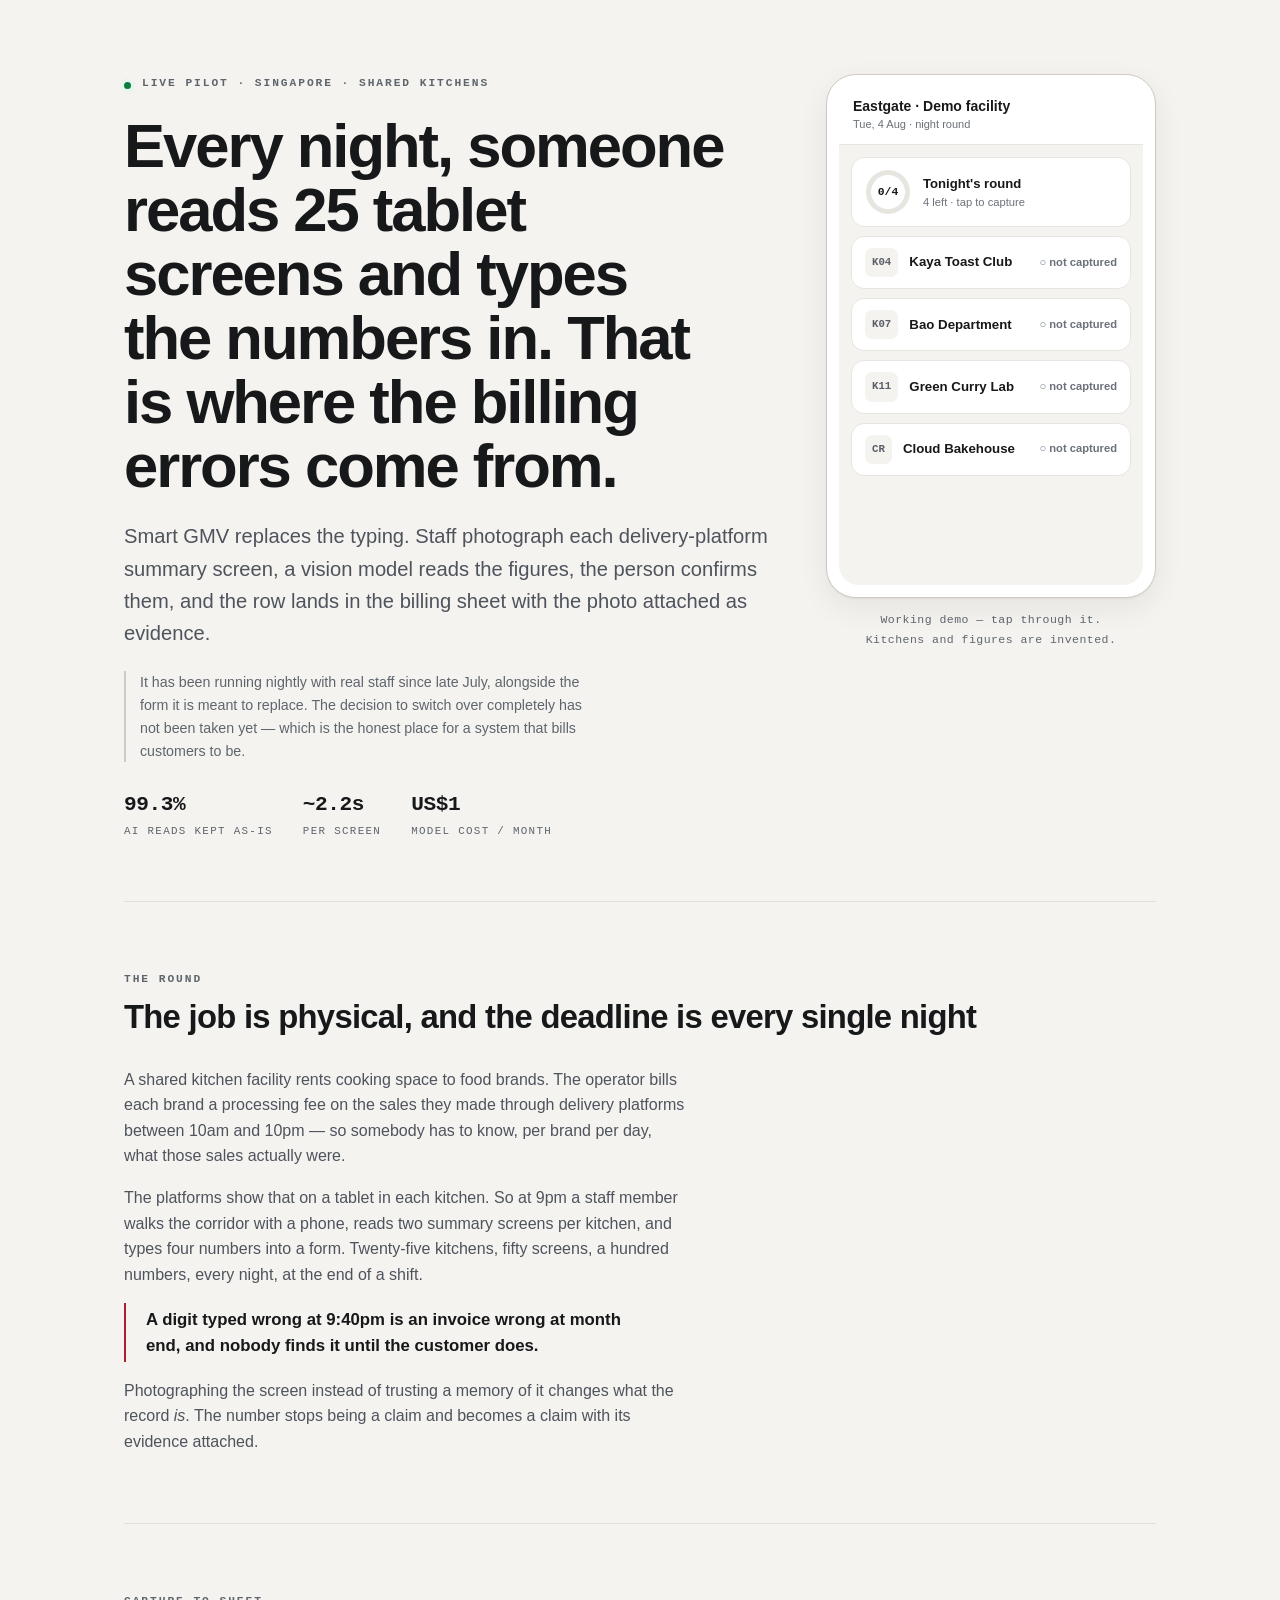
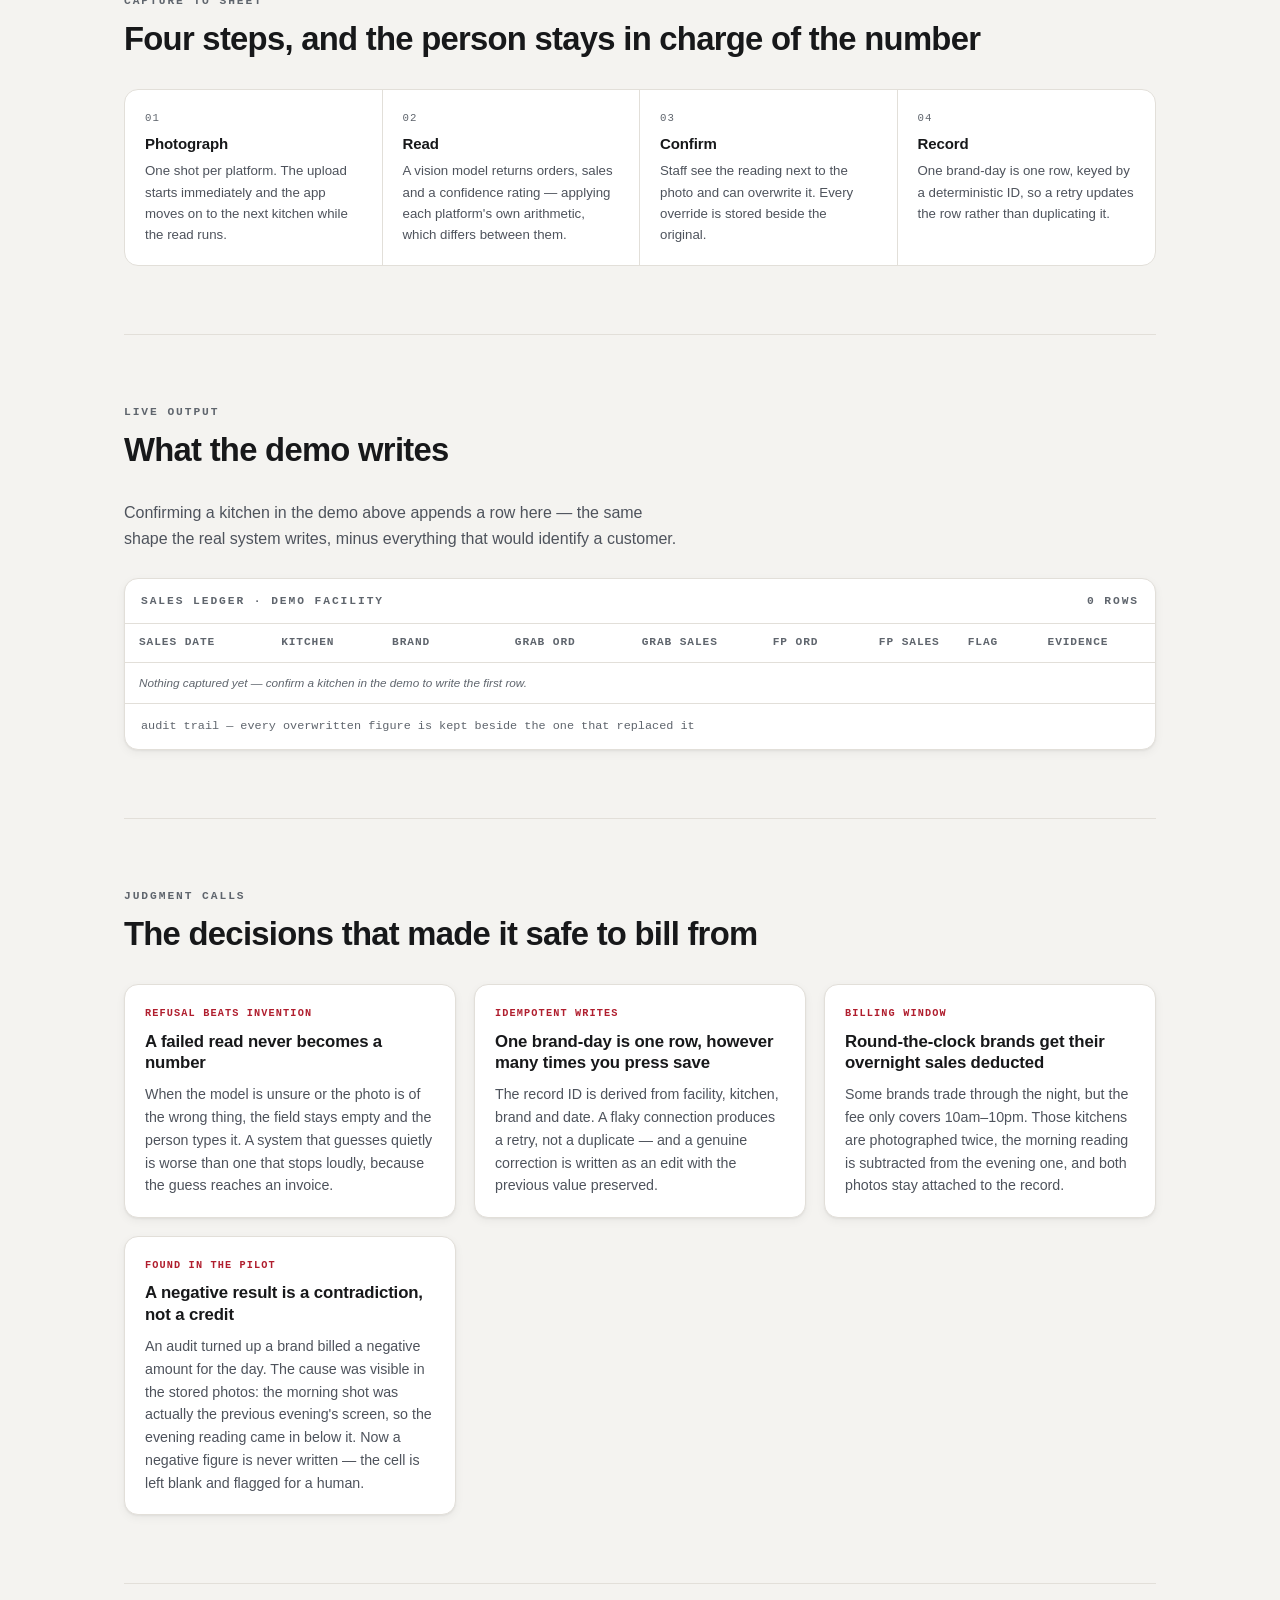
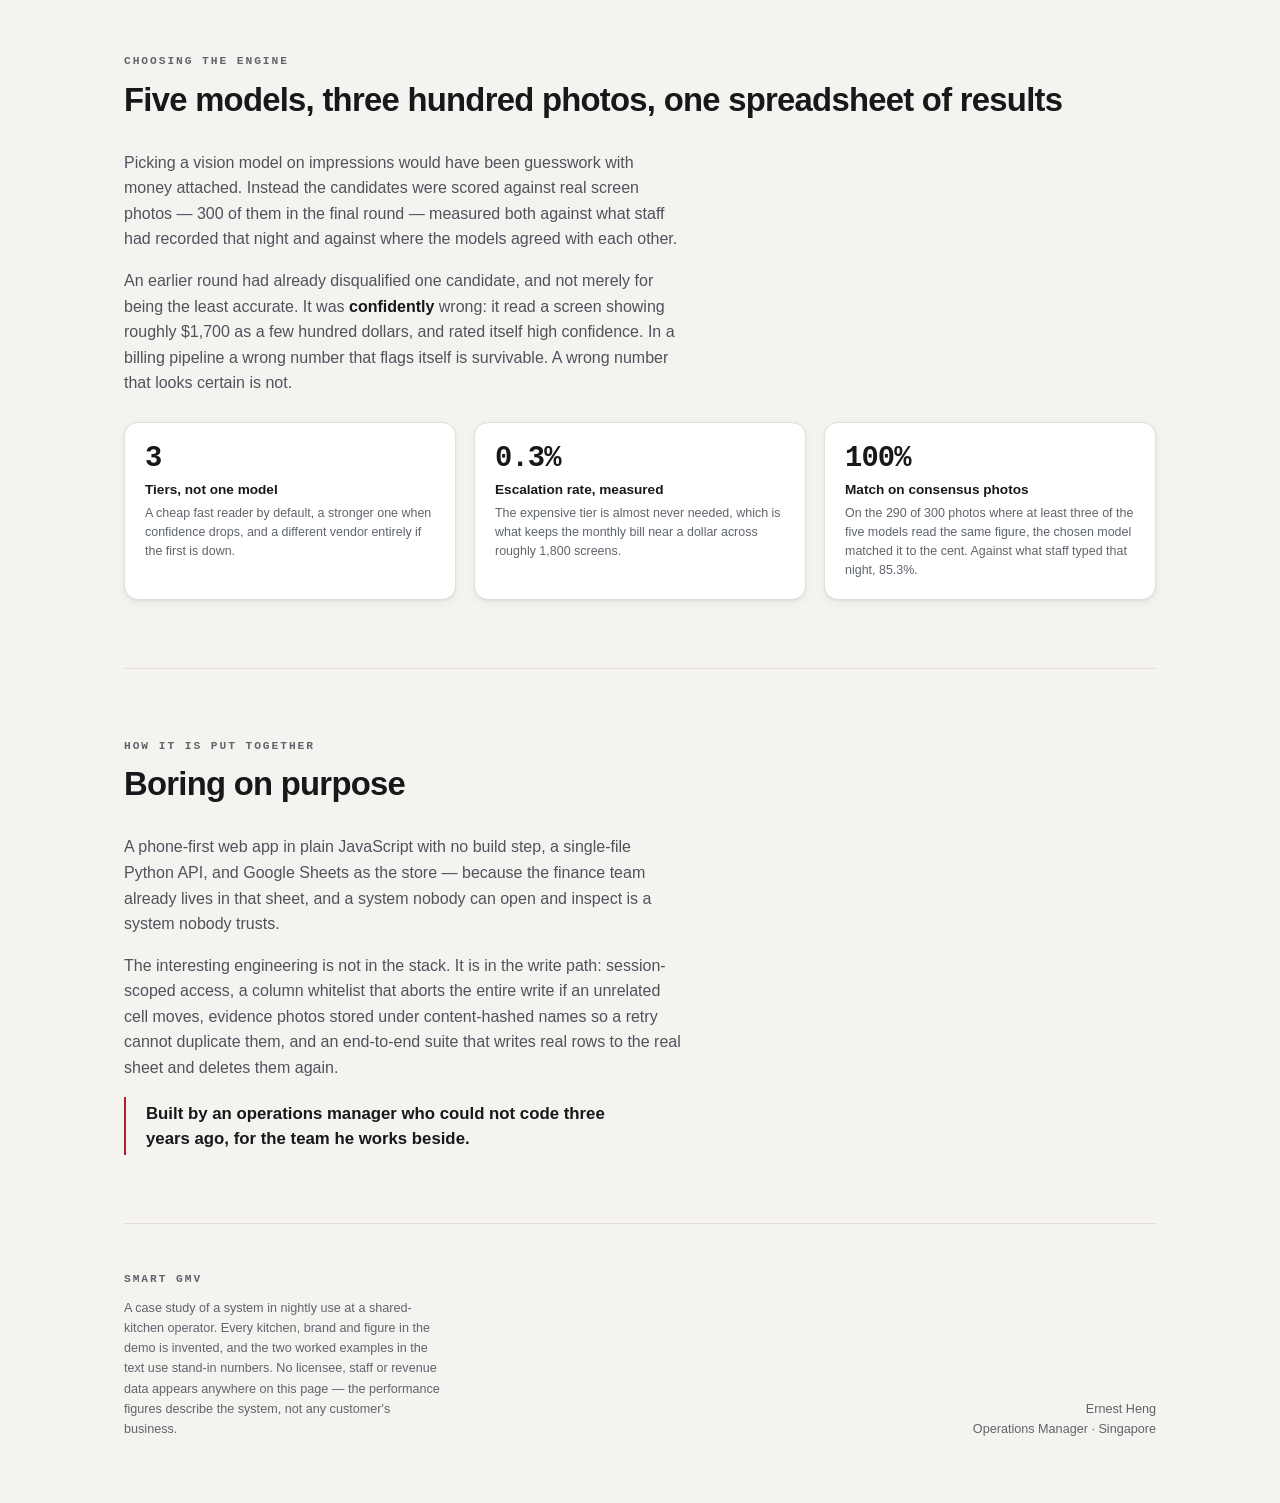
==== commit 477a9443: "Showcase: correct the status claim, stop printing real pilot figures, fix the demo's own audit trail" ====
--- a/showcase/index.html
+++ b/showcase/index.html
@@ -40,7 +40,7 @@
     --steel-2:   #CFCBC3;
     --ink-hi:    #17181A;
     --ink-mid:   #4E535C;
-    --ink-lo:    #82888F;
+    --ink-lo:    #5F656D;   /* WCAG AA on the paper ground (was #82888F, 3.58:1) */
     --accent:    #B01E2E;
     --ok:        #0E7C3F;
     --ok-soft:   #E8F5EE;
@@ -90,6 +90,8 @@
        font-weight: 750; text-wrap: balance; }
   h3 { font-size: 1.05rem; line-height: 1.3; letter-spacing: -.008em; font-weight: 700; }
   .lede { font-size: clamp(1.05rem, 1.9vw, 1.26rem); color: var(--ink-mid); max-width: var(--measure); }
+  .status-note { font-size: .89rem; color: var(--ink-lo); max-width: 58ch; line-height: 1.6;
+                 border-left: 2px solid var(--steel-2); padding-left: 14px; }
   .body-col { max-width: var(--measure); display: flex; flex-direction: column; gap: 16px; }
   .eyebrow { font-family: var(--mono); font-size: .705rem; letter-spacing: .17em;
              text-transform: uppercase; color: var(--ink-lo); font-weight: 600; }
@@ -115,7 +117,7 @@
      makes it read as a device sitting on the page, not a panel of the page. */
   .phone {
     --p-paper:#F4F3F0; --p-card:#FFF; --p-line:#E7E5E0; --p-ink:#17181A;
-    --p-ink2:#5A5E66; --p-ink3:#9BA0A8; --p-red:#B01E2E; --p-green:#0E7C3F;
+    --p-ink2:#5A5E66; --p-ink3:#6B717A; --p-red:#B01E2E; --p-green:#0E7C3F;
     --p-amber:#B26A00; --p-amber-bg:#FFF4E0; --p-blue:#1C5D99; --p-blue-bg:#E9F1F8;
     background: var(--p-card); color: var(--p-ink);
     border-radius: 30px; padding: 12px; border: 1px solid var(--steel-2);
@@ -163,7 +165,7 @@
   .p-fields { display: grid; grid-template-columns: 1fr 1.35fr; gap: 8px; }
   .p-f { border: 1px solid var(--p-line); border-radius: 10px; padding: 7px 9px; background: var(--p-card); }
   .p-f.edited { border-color: var(--p-amber); background: var(--p-amber-bg); }
-  .p-f label { display: block; font-family: var(--mono); font-size: .585rem; letter-spacing: .1em;
+  .p-f label { display: block; font-family: var(--mono); font-size: .7rem; letter-spacing: .08em;
                text-transform: uppercase; color: var(--p-ink3); font-weight: 700; }
   .p-f .val { font-size: 1.3rem; font-weight: 700; font-variant-numeric: tabular-nums;
               letter-spacing: -.02em; line-height: 1.2; }
@@ -186,7 +188,7 @@
   .p-save { margin-top: auto; padding: 12px; border-top: 1px solid var(--p-line); background: var(--p-card); }
   .p-save button { width: 100%; border: 0; border-radius: 12px; padding: 13px; font: inherit;
                    font-size: .85rem; font-weight: 800; color: #fff; background: var(--p-red); cursor: pointer; }
-  .p-save button:disabled { background: #E7E5E0; color: #9BA0A8; cursor: not-allowed; }
+  .p-save button:disabled { background: #E7E5E0; color: #63696F; cursor: not-allowed; }
   .phone-wrap { position: relative; }
   .p-toast { position: absolute; left: 24px; right: 24px; bottom: 92px; background: #17181A; color: #fff;
              border-radius: 11px; padding: 10px 13px; font-size: .73rem; font-weight: 600;
@@ -196,7 +198,7 @@
           border-right-color: transparent; border-radius: 50%; animation: sp .7s linear infinite;
           vertical-align: -1px; margin-right: 5px; }
   @keyframes sp { to { transform: rotate(360deg); } }
-  .demo-cap { font-family: var(--mono); font-size: .65rem; color: var(--ink-lo); text-align: center;
+  .demo-cap { font-family: var(--mono); font-size: .72rem; color: var(--ink-lo); text-align: center;
               margin-top: 12px; letter-spacing: .04em; line-height: 1.7; }
 
   .ledger { border: 1px solid var(--steel); border-radius: 14px; background: var(--ground-2);
@@ -205,7 +207,7 @@
                justify-content: space-between; align-items: center; gap: 14px; flex-wrap: wrap; }
   .ledger-scroll { overflow-x: auto; }
   table { border-collapse: collapse; width: 100%; font-family: var(--mono); font-size: .735rem; }
-  th { text-align: left; font-weight: 600; font-size: .62rem; letter-spacing: .1em; text-transform: uppercase;
+  th { text-align: left; font-weight: 600; font-size: .7rem; letter-spacing: .08em; text-transform: uppercase;
        color: var(--ink-lo); padding: 10px 14px; border-bottom: 1px solid var(--steel); white-space: nowrap; }
   th.r { text-align: right; }
   td { padding: 11px 14px; border-bottom: 1px solid var(--steel); color: var(--ink-mid); white-space: nowrap; }
@@ -219,7 +221,7 @@
   .chip.warn { background: var(--warn-soft); color: var(--warn); }
   .chip.info { background: var(--info-soft); color: var(--info); }
   .ledger-foot { padding: 12px 16px; border-top: 1px solid var(--steel); font-family: var(--mono);
-                 font-size: .675rem; color: var(--ink-lo); line-height: 1.75; }
+                 font-size: .74rem; color: var(--ink-lo); line-height: 1.75; }
 
   .grid-2 { display: grid; grid-template-columns: repeat(auto-fit, minmax(290px,1fr)); gap: 18px; }
   .grid-3 { display: grid; grid-template-columns: repeat(auto-fit, minmax(215px,1fr)); gap: 18px; }
@@ -272,10 +274,11 @@
       <div class="hero-copy">
         <div class="kicker">
           <span class="dot"></span>
-          <span class="eyebrow">In production · Singapore · shared kitchens</span>
+          <span class="eyebrow">Live pilot · Singapore · shared kitchens</span>
         </div>
         <h1>Every night, someone reads 25 tablet screens and types the numbers in. That is where the billing errors come from.</h1>
         <p class="lede">Smart GMV replaces the typing. Staff photograph each delivery-platform summary screen, a vision model reads the figures, the person confirms them, and the row lands in the billing sheet with the photo attached as evidence.</p>
+        <p class="status-note">It has been running nightly with real staff since late July, alongside the form it is meant to replace. The decision to switch over completely has not been taken yet — which is the honest place for a system that bills customers to be.</p>
         <div class="hero-meta">
           <div class="meta-item"><span class="v">99.3%</span><span class="k">AI reads kept as-is</span></div>
           <div class="meta-item"><span class="v">~2.2s</span><span class="k">per screen</span></div>
@@ -285,9 +288,9 @@
 
       <div class="phone-wrap">
         <div class="phone">
-          <div class="phone-screen" id="screen"></div>
+          <div class="phone-screen" id="screen" role="region" aria-label="Smart GMV capture demo"></div>
         </div>
-        <div class="p-toast" id="toast"></div>
+        <div class="p-toast" id="toast" role="status" aria-live="polite"></div>
         <p class="demo-cap">Working demo — tap through it.<br>Kitchens and figures are invented.</p>
       </div>
     </div>
@@ -300,7 +303,7 @@
     </div>
     <div class="body-col">
       <p>A shared kitchen facility rents cooking space to food brands. The operator bills each brand a processing fee on the sales they made through delivery platforms between 10am and 10pm — so somebody has to know, per brand per day, what those sales actually were.</p>
-      <p>The platforms show that on a tablet in each kitchen. So at 9pm a staff member walks the corridor with a phone, reads two summary screens per kitchen, and types four numbers into a form. Twenty-five kitchens, fifty screens, two hundred numbers, every night, at the end of a shift.</p>
+      <p>The platforms show that on a tablet in each kitchen. So at 9pm a staff member walks the corridor with a phone, reads two summary screens per kitchen, and types four numbers into a form. Twenty-five kitchens, fifty screens, a hundred numbers, every night, at the end of a shift.</p>
       <p class="pull">A digit typed wrong at 9:40pm is an invoice wrong at month end, and nobody finds it until the customer does.</p>
       <p>Photographing the screen instead of trusting a memory of it changes what the record <em>is</em>. The number stops being a claim and becomes a claim with its evidence attached.</p>
     </div>
@@ -389,7 +392,7 @@
       <div class="card">
         <span class="tag">Found in the pilot</span>
         <h3>A negative result is a contradiction, not a credit</h3>
-        <p>An audit turned up a brand billed <em>minus</em> $276. The cause was visible in the stored photos: the morning shot was actually the previous evening's screen. Now a negative figure is never written — the cell is left blank and flagged for a human.</p>
+        <p>An audit turned up a brand billed a negative amount for the day. The cause was visible in the stored photos: the morning shot was actually the previous evening's screen, so the evening reading came in below it. Now a negative figure is never written — the cell is left blank and flagged for a human.</p>
       </div>
     </div>
   </section>
@@ -400,8 +403,8 @@
       <h2>Five models, three hundred photos, one spreadsheet of results</h2>
     </div>
     <div class="body-col" style="margin-bottom:26px">
-      <p>Picking a vision model on impressions would have been guesswork with money attached. Instead: 300 real screen photos, scored against what staff had recorded that night and against agreement between the models.</p>
-      <p>One candidate was rejected outright — not for being the least accurate, but for being <strong>confidently</strong> wrong, reporting a $2,487 screen as $482 and rating itself high confidence. In a billing pipeline, a wrong number that flags itself is survivable. A wrong number that looks certain is not.</p>
+      <p>Picking a vision model on impressions would have been guesswork with money attached. Instead the candidates were scored against real screen photos — 300 of them in the final round — measured both against what staff had recorded that night and against where the models agreed with each other.</p>
+      <p>An earlier round had already disqualified one candidate, and not merely for being the least accurate. It was <strong>confidently</strong> wrong: it read a screen showing roughly $1,700 as a few hundred dollars, and rated itself high confidence. In a billing pipeline a wrong number that flags itself is survivable. A wrong number that looks certain is not.</p>
     </div>
     <div class="grid-3">
       <div class="stat">
@@ -416,8 +419,8 @@
       </div>
       <div class="stat">
         <span class="v">100%</span>
-        <span class="k">Agreement with consensus</span>
-        <span class="d">On the photos where every model agreed with every other, the chosen reader matched them to the cent.</span>
+        <span class="k">Match on consensus photos</span>
+        <span class="d">On the 290 of 300 photos where at least three of the five models read the same figure, the chosen model matched it to the cent. Against what staff typed that night, 85.3%.</span>
       </div>
     </div>
   </section>
@@ -438,7 +441,7 @@
     <div class="foot-grid">
       <div>
         <span class="eyebrow">Smart GMV</span>
-        <p class="foot-note" style="margin-top:8px">A case study of a system running in production. Every kitchen name, brand and figure on this page is invented; no customer, staff or revenue data appears anywhere on it.</p>
+        <p class="foot-note" style="margin-top:8px">A case study of a system in nightly use at a shared-kitchen operator. Every kitchen, brand and figure in the demo is invented, and the two worked examples in the text use stand-in numbers. No licensee, staff or revenue data appears anywhere on this page — the performance figures describe the system, not any customer's business.</p>
       </div>
       <p class="foot-note" style="text-align:right">Ernest Heng<br>Operations Manager · Singapore</p>
     </div>
@@ -501,11 +504,31 @@
     toastEl.textContent = message;
     toastEl.classList.add("on");
     clearTimeout(toastTimer);
-    toastTimer = setTimeout(() => toastEl.classList.remove("on"), 2300);
+    toastTimer = setTimeout(() => {
+      toastEl.classList.remove("on");
+      toastEl.textContent = "";      // so a screen reader is not re-read a stale line
+    }, 2300);
   }
 
   const draftFor = (i) => (draft[i] ||= { grab: { state: "empty" }, fp: { state: "empty" } });
   const ready = (i) => CHANNELS.every((ch) => ["read", "nosales"].includes(draftFor(i)[ch].state));
+
+  function dropAudits(i) {
+    for (let n = audits.length - 1; n >= 0; n--) {
+      if (audits[n].kitchen === i) audits.splice(n, 1);
+    }
+  }
+
+  /* Touching a kitchen that was already committed retracts its row and its audit
+     lines. A ledger that keeps asserting a figure the draft no longer holds is
+     the exact contradiction this system exists to prevent, so the demo must not
+     do it either — and re-saving replaces those lines rather than repeating them. */
+  function invalidate(i) {
+    if (!(i in saved)) return;
+    delete saved[i];
+    dropAudits(i);
+    renderLedger();
+  }
 
   function renderList() {
     const done = Object.keys(saved).length;
@@ -518,7 +541,9 @@
       el("div", { class: "p-ring" }, ring,
         el("div", null,
           el("div", { class: "rt", text: "Tonight's round" }),
-          el("div", { class: "rs", text: (KITCHENS.length - done) + " left · tap to capture" }))),
+          el("div", { class: "rs", text: done === KITCHENS.length
+            ? "Round complete · every kitchen recorded"
+            : (KITCHENS.length - done) + " left · tap to capture" }))),
       KITCHENS.map((m, i) => el("button", { class: "p-kitchen", type: "button", data: { open: String(i) } },
         el("span", { class: "kx", text: m.k }),
         el("span", { class: "kn", text: m.brand }),
@@ -580,7 +605,7 @@
           "No sales on " + meta.name + " today"));
     }
 
-    return el("div", { class: "p-ch" },
+    return el("div", { class: "p-ch", id: "ch-" + ch },
       el("div", { class: "p-ch-hd" },
         el("div", { class: "p-logo " + meta.cls, text: meta.logo }),
         el("div", { class: "n", text: meta.name }),
@@ -592,7 +617,8 @@
     const m = KITCHENS[i];
     const can = ready(i);
     const saveBtn = el("button", { type: "button", data: { save: String(i) },
-      text: can ? "Confirm & save" : "Capture both screens to save" });
+      text: !can ? "Capture both screens to save"
+        : (i in saved) ? "Update the saved record" : "Confirm & save" });
     saveBtn.disabled = !can;
 
     screen.replaceChildren(
@@ -606,47 +632,88 @@
       el("div", { class: "p-save" }, saveBtn));
   }
 
-  const render = () => (view.name === "list" ? renderList() : renderCapture(view.idx));
+  /* Re-rendering replaces the node the visitor was standing on, so focus has to
+     be placed again deliberately — otherwise every tap drops a keyboard user
+     back to the top of the document. */
+  function render(focusSel) {
+    const wasInside = screen.contains(document.activeElement);
+    if (view.name === "list") renderList();
+    else renderCapture(view.idx);
+    if (wasInside) {
+      // The preferred target may not exist in the new state (a card mid-read has
+      // no buttons at all) and the save button is disabled until the kitchen is
+      // ready — a disabled element silently refuses focus, so walk the fallbacks
+      // looking for one that can actually take it.
+      for (const sel of [focusSel, "[data-save]", ".back", "button"]) {
+        if (!sel) continue;
+        const node = [...screen.querySelectorAll(sel)].find((n) => !n.disabled);
+        if (node) { node.focus(); break; }
+      }
+    }
+  }
 
   screen.addEventListener("click", (event) => {
     const target = event.target.closest("[data-open],[data-back],[data-shoot],[data-nosales],[data-undo],[data-edit],[data-save]");
     if (!target) return;
     const d = target.dataset;
 
-    if (d.open !== undefined) { view = { name: "capture", idx: Number(d.open) }; render(); return; }
-    if (d.back) { view = { name: "list", idx: null }; render(); return; }
+    if (d.open !== undefined) {
+      view = { name: "capture", idx: Number(d.open) };
+      render(".back");
+      return;
+    }
+    if (d.back) {
+      const from = view.idx;
+      view = { name: "list", idx: null };
+      render('[data-open="' + from + '"]');
+      return;
+    }
 
     const i = view.idx;
     const rec = draftFor(i);
 
     if (d.shoot) {
       const ch = d.shoot;
+      invalidate(i);
       rec[ch] = { state: "reading" };
-      render();
+      render("#ch-" + ch + " button");
       setTimeout(() => {
         const [orders, gmv] = KITCHENS[i][ch];
         rec[ch] = { state: "read", orders, gmv, aiOrders: orders, aiGmv: gmv, edited: false };
-        if (view.name === "capture" && view.idx === i) render();
-        toast(CH[ch].name + " read — " + orders + " orders · " + money(gmv));
+        if (view.name === "capture" && view.idx === i) render("#ch-" + ch + " button");
+        /* name the kitchen: a figure that floats free of the brand it came from
+           is the thing this whole system exists to stop */
+        toast(KITCHENS[i].brand + " · " + CH[ch].name + " — " + orders + " orders · " + money(gmv));
       }, 1150);
       return;
     }
 
     if (d.nosales) {
-      rec[d.nosales] = { state: "nosales" };
-      render();
-      toast(CH[d.nosales].name + " — no sales recorded");
+      const ch = d.nosales;
+      invalidate(i);
+      rec[ch] = { state: "nosales" };
+      render('[data-undo="' + ch + '"]');
+      toast(KITCHENS[i].brand + " · " + CH[ch].name + " — no sales recorded");
       return;
     }
-    if (d.undo) { rec[d.undo] = { state: "empty" }; render(); return; }
+
+    if (d.undo) {
+      const ch = d.undo;
+      invalidate(i);
+      rec[ch] = { state: "empty" };
+      render('[data-shoot="' + ch + '"]');
+      return;
+    }
 
     if (d.edit) {
       /* the correction the audit trail exists for: a misread digit, caught on the spot */
-      const v = rec[d.edit];
+      const ch = d.edit;
+      invalidate(i);
+      const v = rec[ch];
       v.orders = v.aiOrders + 2;
       v.gmv = Number((v.aiGmv + 46.8).toFixed(2));
       v.edited = true;
-      render();
+      render("[data-save]");
       toast("Correction stored next to the AI reading");
       return;
     }
@@ -664,19 +731,21 @@
     saved[i] = { grab: figure("grab"), fp: figure("fp"),
       edited: CHANNELS.some((ch) => d[ch].edited) };
 
+    // saving again restates this kitchen's history, it never repeats it
+    dropAudits(i);
     CHANNELS.forEach((ch) => {
       if (d[ch].edited) {
-        audits.push(m.k + " " + m.brand + " · " + CH[ch].name + " sales "
-          + money(d[ch].aiGmv) + " → " + money(d[ch].gmv) + " · corrected on device");
+        audits.push({ kitchen: i, text: m.k + " " + m.brand + " · " + CH[ch].name + " sales "
+          + money(d[ch].aiGmv) + " → " + money(d[ch].gmv) + " · corrected on device" });
       }
       if (d[ch].state === "nosales") {
-        audits.push(m.k + " " + m.brand + " · " + CH[ch].name
-          + ": staff declared no sales — screen not photographed");
+        audits.push({ kitchen: i, text: m.k + " " + m.brand + " · " + CH[ch].name
+          + ": staff declared no sales — screen not photographed" });
       }
     });
 
     view = { name: "list", idx: null };
-    render();
+    render('[data-open="' + i + '"]');
     renderLedger();
     toast(m.brand + " saved ✓");
   }
@@ -714,7 +783,7 @@
     }));
 
     rowCount.textContent = rows.length + (rows.length === 1 ? " row" : " rows");
-    auditLog.replaceChildren(...audits.map((line) => el("div", { text: "· " + line })));
+    auditLog.replaceChildren(...audits.map((a) => el("div", { text: "· " + a.text })));
   }
 
   render();
